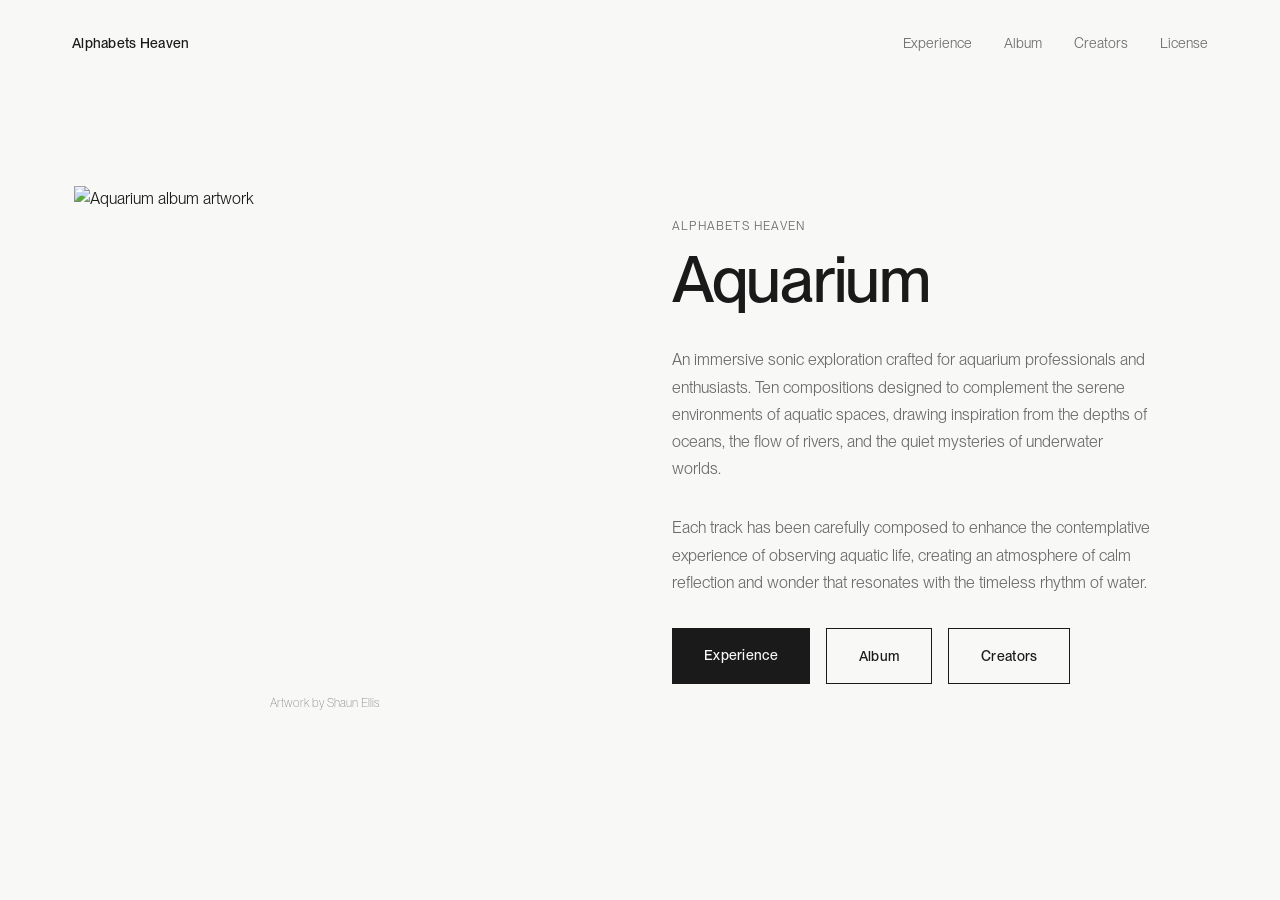
==== aquarium/index.html @ 122b3f62 "refactor: move to /aquarium" ====
<!doctype html>
<html lang="en">
    <head>
        <meta charset="UTF-8" />
        <meta name="viewport" content="width=device-width, initial-scale=1.0" />
        <title>Alphabets Heaven — Aquarium</title>
        <link rel="stylesheet" href="css/styles.css" />
    </head>
    <body>
        <nav class="nav">
            <div class="container nav__inner">
                <a href="./" class="nav__logo">Alphabets Heaven</a>
                <div class="nav__links">
                    <a href="experience/" class="nav__link">Experience</a>
                    <a href="listen/" class="nav__link">Album</a>
                    <a href="creators/" class="nav__link">Creators</a>
                    <a href="license/" class="nav__link">License</a>
                </div>
            </div>
        </nav>

        <main class="hero">
            <div class="hero__content">
                <figure class="hero__figure">
                    <img
                        src="assets/images/albumart/aquariumhires.jpg"
                        alt="Aquarium album artwork"
                        class="hero__artwork"
                        data-lightbox="assets/images/albumart/aquariumhires.jpg"
                    />
                    <figcaption class="artwork-credit">
                        Artwork by Shaun Ellis
                    </figcaption>
                </figure>
                <div class="hero__info">
                    <p class="hero__artist text-uppercase">Alphabets Heaven</p>
                    <h1 class="hero__title">Aquarium</h1>
                    <p class="hero__description">
                        An immersive sonic exploration crafted for aquarium
                        professionals and enthusiasts. Ten compositions designed
                        to complement the serene environments of aquatic spaces,
                        drawing inspiration from the depths of oceans, the flow
                        of rivers, and the quiet mysteries of underwater worlds.
                    </p>
                    <p class="hero__description">
                        Each track has been carefully composed to enhance the
                        contemplative experience of observing aquatic life,
                        creating an atmosphere of calm reflection and wonder
                        that resonates with the timeless rhythm of water.
                    </p>
                    <div class="hero__buttons">
                        <a href="experience/" class="hero__cta"
                            >Experience</a
                        >
                        <a
                            href="listen/"
                            class="hero__cta hero__cta--secondary"
                            >Album</a
                        >
                        <a
                            href="creators/"
                            class="hero__cta hero__cta--secondary"
                            >Creators</a
                        >
                    </div>
                </div>
            </div>
        </main>
        <script src="js/lightbox.js"></script>
    </body>
</html>
---- aquarium/css/styles.css ----
/* PP Neue Montreal Font Faces */
@font-face {
    font-family: "PP Neue Montreal";
    src: url("../assets/fonts/PPNeueMontrealOTF/PPNeueMontreal-Thin.otf")
        format("opentype");
    font-weight: 100;
    font-style: normal;
}

@font-face {
    font-family: "PP Neue Montreal";
    src: url("../assets/fonts/PPNeueMontrealOTF/PPNeueMontreal-Book.otf")
        format("opentype");
    font-weight: 400;
    font-style: normal;
}

@font-face {
    font-family: "PP Neue Montreal";
    src: url("../assets/fonts/PPNeueMontrealOTF/PPNeueMontreal-Medium.otf")
        format("opentype");
    font-weight: 500;
    font-style: normal;
}

@font-face {
    font-family: "PP Neue Montreal";
    src: url("../assets/fonts/PPNeueMontrealOTF/PPNeueMontreal-Bold.otf")
        format("opentype");
    font-weight: 700;
    font-style: normal;
}

@font-face {
    font-family: "PP Neue Montreal";
    src: url("../assets/fonts/PPNeueMontrealOTF/PPNeueMontreal-Italic.otf")
        format("opentype");
    font-weight: 400;
    font-style: italic;
}

/* CSS Custom Properties */
:root {
    --color-bg: #f8f8f6;
    --color-text: #1a1a1a;
    --color-text-secondary: #6b6b6b;
    --color-accent: #2d5a6b;
    --color-accent-light: #4a8a9e;
    --color-border: #e0e0de;

    --font-family:
        "PP Neue Montreal", -apple-system, BlinkMacSystemFont, sans-serif;

    --space-xs: 0.5rem;
    --space-sm: 1rem;
    --space-md: 2rem;
    --space-lg: 4rem;
    --space-xl: 8rem;

    --max-width: 1200px;
    --max-width-narrow: 800px;
}

/* Dark Mode */
@media (prefers-color-scheme: dark) {
    :root {
        --color-bg: #0d0d0d;
        --color-text: #e8e8e6;
        --color-text-secondary: #8a8a8a;
        --color-accent: #5a9bb0;
        --color-accent-light: #7bbcd0;
        --color-border: #2a2a2a;
    }
}

/* Reset */
*,
*::before,
*::after {
    box-sizing: border-box;
    margin: 0;
    padding: 0;
}

/* Base Styles */
html {
    font-size: 16px;
    -webkit-font-smoothing: antialiased;
    -moz-osx-font-smoothing: grayscale;
}

@media (max-width: 900px) {
    html {
        font-size: 12px;
    }
}

body {
    font-family: var(--font-family);
    font-weight: 400;
    line-height: 1.6;
    color: var(--color-text);
    background-color: var(--color-bg);
    min-height: 100vh;
}

/* Typography */
h1 {
    font-size: clamp(2.5rem, 5vw, 4rem);
    font-weight: 500;
    line-height: 1.1;
    letter-spacing: -0.02em;
}

h2 {
    font-size: clamp(1.5rem, 3vw, 2rem);
    font-weight: 500;
    line-height: 1.2;
    letter-spacing: -0.01em;
}

h3 {
    font-size: 1.125rem;
    font-weight: 500;
    line-height: 1.3;
}

p {
    font-size: 1rem;
    line-height: 1.7;
    color: var(--color-text-secondary);
}

.text-thin {
    font-weight: 100;
}

.text-small {
    font-size: 0.875rem;
}

.text-uppercase {
    text-transform: uppercase;
    letter-spacing: 0.1em;
    font-size: 0.75rem;
}

/* Layout */
.container {
    max-width: var(--max-width);
    margin: 0 auto;
    padding: 0 var(--space-md);
}

.container--narrow {
    max-width: var(--max-width-narrow);
}

/* Navigation */
.nav {
    padding: var(--space-md) 0;
    position: fixed;
    top: 0;
    left: 0;
    right: 0;
    background: var(--color-bg);
    z-index: 100;
}

.nav__inner {
    display: flex;
    justify-content: space-between;
    align-items: center;
}

.nav__logo {
    font-weight: 500;
    font-size: 0.875rem;
    text-decoration: none;
    color: var(--color-text);
    letter-spacing: 0.02em;
}

.nav__links {
    display: flex;
    gap: var(--space-md);
}

.nav__link {
    font-weight: 400;
    font-size: 0.875rem;
    text-decoration: none;
    color: var(--color-text-secondary);
    transition: color 0.2s ease;
}

.nav__link:hover {
    color: var(--color-text);
}

.nav__link--active {
    color: var(--color-text);
}

/* Hero Section - Landing Page */
.hero {
    min-height: 100vh;
    display: flex;
    align-items: center;
    justify-content: center;
    padding: var(--space-xl) var(--space-md);
}

.hero__content {
    display: grid;
    grid-template-columns: 1fr 1fr;
    gap: var(--space-lg);
    align-items: center;
    max-width: var(--max-width);
    width: 100%;
}

.hero__figure {
    display: flex;
    flex-direction: column;
    align-items: center;
}

.hero__artwork {
    width: 100%;
    max-width: 500px;
    aspect-ratio: 1;
    object-fit: cover;
}

.artwork-credit {
    font-size: 0.75rem;
    color: var(--color-text-secondary);
    margin-top: var(--space-xs);
    font-weight: 100;
}

.hero__info {
    max-width: 480px;
}

.hero__artist {
    margin-bottom: var(--space-xs);
    color: var(--color-text-secondary);
}

.hero__title {
    margin-bottom: var(--space-md);
}

.hero__description {
    margin-bottom: var(--space-md);
}

.hero__cta {
    display: inline-block;
    padding: var(--space-sm) var(--space-md);
    background: var(--color-text);
    color: var(--color-bg);
    text-decoration: none;
    font-size: 0.875rem;
    font-weight: 500;
    letter-spacing: 0.02em;
    transition: opacity 0.2s ease;
}

.hero__cta:hover {
    opacity: 0.8;
}

.hero__buttons {
    display: flex;
    gap: var(--space-sm);
    flex-wrap: wrap;
}

.hero__cta--secondary {
    background: transparent;
    color: var(--color-text);
    border: 1px solid var(--color-text);
}

.hero__cta--secondary:hover {
    background: var(--color-text);
    color: var(--color-bg);
    opacity: 1;
}

/* Listen Page */
.listen {
    min-height: 100vh;
    padding: calc(var(--space-xl) + 60px) var(--space-md) var(--space-lg);
}

.listen__content {
    display: grid;
    grid-template-columns: 300px 1fr;
    gap: var(--space-lg);
    max-width: var(--max-width);
    margin: 0 auto;
}

.listen__sidebar {
    position: sticky;
    top: calc(60px + var(--space-md));
    height: fit-content;
}

.listen__figure {
    margin-bottom: var(--space-md);
}

.listen__figure .artwork-credit {
    margin-top: 0.25rem;
}

.listen__artwork {
    width: 100%;
    aspect-ratio: 1;
    object-fit: cover;
}

.listen__album-info {
    margin-bottom: var(--space-md);
}

.listen__artist {
    font-size: 0.875rem;
    color: var(--color-text-secondary);
    margin-bottom: var(--space-xs);
}

.listen__title {
    font-size: 1.25rem;
    font-weight: 500;
}

.listen__download {
    display: inline-block;
    padding: var(--space-sm) var(--space-md);
    border: 1px solid var(--color-text);
    color: var(--color-text);
    text-decoration: none;
    font-size: 0.875rem;
    font-weight: 500;
    letter-spacing: 0.02em;
    transition: all 0.2s ease;
    text-align: center;
    width: 100%;
}

.listen__download:hover {
    background: var(--color-text);
    color: var(--color-bg);
}

/* Audio Player */
.player {
    background: transparent;
}

.player__track-list {
    list-style: none;
    margin-bottom: var(--space-md);
}

.player__track {
    display: flex;
    align-items: center;
    padding: var(--space-sm) 0;
    border-bottom: 1px solid var(--color-border);
    cursor: pointer;
    transition: background 0.2s ease;
}

.player__track:hover {
    background: rgba(0, 0, 0, 0.02);
}

.player__track.is-active {
    background: rgba(0, 0, 0, 0.03);
}

.player__track-number {
    width: 40px;
    font-size: 0.875rem;
    color: var(--color-text-secondary);
    font-weight: 100;
}

.player__track-title {
    flex: 1;
    font-size: 1rem;
    font-weight: 400;
}

.player__track-duration {
    font-size: 0.875rem;
    color: var(--color-text-secondary);
    font-weight: 100;
}

.player__track.is-active .player__track-number {
    color: var(--color-accent);
}

.player__track.is-active .player__track-title {
    font-weight: 500;
}

/* Player Controls */
.player__controls {
    position: fixed;
    bottom: 0;
    left: 0;
    right: 0;
    background: var(--color-bg);
    border-top: 1px solid var(--color-border);
    padding: var(--space-sm) var(--space-md);
}

.player__controls-inner {
    max-width: var(--max-width);
    margin: 0 auto;
    display: grid;
    grid-template-columns: 200px 1fr 100px;
    gap: var(--space-md);
    align-items: center;
}

.player__now-playing {
    display: flex;
    flex-direction: column;
}

.player__current-track {
    font-size: 0.875rem;
    font-weight: 500;
    white-space: nowrap;
    overflow: hidden;
    text-overflow: ellipsis;
}

.player__current-artist {
    font-size: 0.75rem;
    color: var(--color-text-secondary);
}

.player__main-controls {
    display: flex;
    flex-direction: column;
    align-items: center;
    gap: var(--space-xs);
}

.player__buttons {
    display: flex;
    align-items: center;
    gap: var(--space-md);
}

.player__btn {
    background: none;
    border: none;
    cursor: pointer;
    padding: var(--space-xs);
    color: var(--color-text);
    transition: opacity 0.2s ease;
}

.player__btn:hover {
    opacity: 0.7;
}

.player__btn--play {
    width: 48px;
    height: 48px;
    border: 2px solid var(--color-text);
    border-radius: 50%;
    display: flex;
    align-items: center;
    justify-content: center;
}

.player__btn svg {
    width: 20px;
    height: 20px;
}

.player__btn--play svg {
    width: 18px;
    height: 18px;
    margin-left: 2px;
}

.player__progress-container {
    display: flex;
    align-items: center;
    gap: var(--space-sm);
    width: 100%;
    max-width: 500px;
}

.player__time {
    font-size: 0.75rem;
    color: var(--color-text-secondary);
    font-weight: 100;
    min-width: 40px;
}

.player__time--current {
    text-align: right;
}

.player__progress {
    flex: 1;
    height: 4px;
    padding: 20px 0;
    box-sizing: content-box;
    background-color: var(--color-border);
    background-clip: content-box;
    cursor: pointer;
    position: relative;
}

.player__progress-bar {
    height: 100%;
    background: var(--color-text);
    width: 0%;
    position: relative;
}

.player__progress-bar::after {
    content: "";
    position: absolute;
    right: -4px;
    top: 50%;
    transform: translateY(-50%);
    width: 8px;
    height: 8px;
    background: var(--color-text);
    border-radius: 50%;
    opacity: 0;
    transition: opacity 0.2s ease;
}

.player__progress:hover .player__progress-bar::after {
    opacity: 1;
}

.player__volume {
    display: flex;
    align-items: center;
    gap: var(--space-xs);
}

.player__volume-slider {
    width: 80px;
    height: 4px;
    background: var(--color-border);
    cursor: pointer;
    position: relative;
}

.player__volume-bar {
    height: 100%;
    background: var(--color-text);
    width: 100%;
}

/* Responsive */
@media (max-width: 900px) {
    .hero__content {
        grid-template-columns: 1fr;
        text-align: center;
        justify-items: center;
    }

    .hero__artwork {
        max-width: 400px;
    }

    .hero__info {
        max-width: 100%;
    }

    .listen__content {
        grid-template-columns: 1fr;
    }

    .listen__sidebar {
        position: static;
        display: grid;
        grid-template-columns: 200px 1fr;
        gap: var(--space-md);
        align-items: start;
    }

    .listen__figure {
        margin-bottom: 0;
    }

    .player__controls-inner {
        grid-template-columns: 1fr;
        gap: var(--space-sm);
    }

    .player__now-playing {
        display: none;
    }

    .player__volume {
        display: none;
    }
}

@media (max-width: 600px) {
    :root {
        --space-md: 1.5rem;
        --space-lg: 2.5rem;
        --space-xl: 4rem;
    }

    .hero {
        padding-top: calc(var(--space-xl) + 60px);
    }

    .hero__artwork {
        max-width: 280px;
    }

    .listen__sidebar {
        grid-template-columns: 1fr;
        max-width: 300px;
        margin: 0 auto;
    }

    .player__track-number {
        width: 30px;
    }
}

/* Lightbox */
.lightbox {
    position: fixed;
    inset: 0;
    z-index: 1000;
    display: flex;
    align-items: center;
    justify-content: center;
    opacity: 0;
    visibility: hidden;
    transition:
        opacity 0.3s ease,
        visibility 0.3s ease;
}

.lightbox.is-open {
    opacity: 1;
    visibility: visible;
}

.lightbox__backdrop {
    position: absolute;
    inset: 0;
    background: rgba(0, 0, 0, 0.9);
}

.lightbox__content {
    position: relative;
    max-width: 90vw;
    max-height: 90vh;
    transform: scale(0.95);
    transition: transform 0.3s ease;
}

.lightbox.is-open .lightbox__content {
    transform: scale(1);
}

.lightbox__image {
    max-width: 100%;
    max-height: 85vh;
    display: block;
}

.lightbox__caption {
    color: rgba(255, 255, 255, 0.6);
    font-size: 0.875rem;
    text-align: center;
    padding-top: var(--space-sm);
}

.lightbox__close {
    position: absolute;
    top: var(--space-md);
    right: var(--space-md);
    width: 48px;
    height: 48px;
    background: transparent;
    border: none;
    color: white;
    cursor: pointer;
    opacity: 0.7;
    transition: opacity 0.2s ease;
    z-index: 1;
}

.lightbox__close:hover {
    opacity: 1;
}

.lightbox__close svg {
    width: 24px;
    height: 24px;
}

/* Clickable artwork */
[data-lightbox] {
    cursor: pointer;
    transition: opacity 0.2s ease;
}

[data-lightbox]:hover {
    opacity: 0.9;
}

/* Utility Classes */
.visually-hidden {
    position: absolute;
    width: 1px;
    height: 1px;
    padding: 0;
    margin: -1px;
    overflow: hidden;
    clip: rect(0, 0, 0, 0);
    white-space: nowrap;
    border: 0;
}

/* Dark Mode - Component Overrides */
@media (prefers-color-scheme: dark) {
    .player__track:hover {
        background: rgba(255, 255, 255, 0.03);
    }

    .player__track.is-active {
        background: rgba(255, 255, 255, 0.05);
    }
}
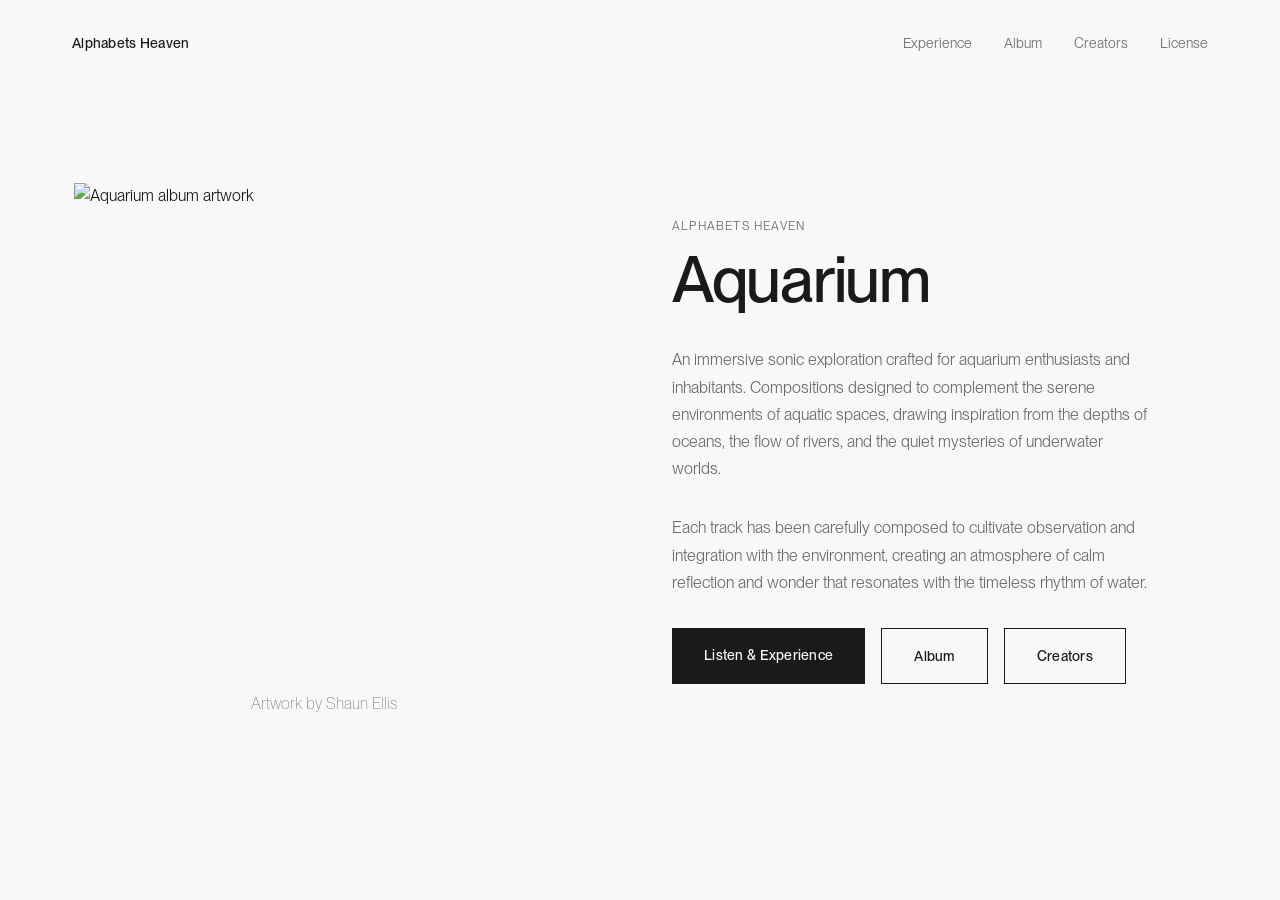
==== commit 30e89ef5: "feat: favicon" ====
--- a/aquarium/index.html
+++ b/aquarium/index.html
@@ -5,6 +5,8 @@
         <meta name="viewport" content="width=device-width, initial-scale=1.0" />
         <title>Alphabets Heaven — Aquarium</title>
         <link rel="stylesheet" href="css/styles.css" />
+        <link rel="icon" type="image/png" sizes="32x32" href="favicon-32.png">
+        <link rel="apple-touch-icon" sizes="180x180" href="apple-touch-icon.png">
     </head>
     <body>
         <nav class="nav">
@@ -37,24 +39,22 @@
                     <h1 class="hero__title">Aquarium</h1>
                     <p class="hero__description">
                         An immersive sonic exploration crafted for aquarium
-                        professionals and enthusiasts. Ten compositions designed
-                        to complement the serene environments of aquatic spaces,
+                        enthusiasts and inhabitants. Compositions designed to
+                        complement the serene environments of aquatic spaces,
                         drawing inspiration from the depths of oceans, the flow
                         of rivers, and the quiet mysteries of underwater worlds.
                     </p>
                     <p class="hero__description">
-                        Each track has been carefully composed to enhance the
-                        contemplative experience of observing aquatic life,
+                        Each track has been carefully composed to cultivate
+                        observation and integration with the environment,
                         creating an atmosphere of calm reflection and wonder
                         that resonates with the timeless rhythm of water.
                     </p>
                     <div class="hero__buttons">
                         <a href="experience/" class="hero__cta"
-                            >Experience</a
+                            >Listen & Experience</a
                         >
-                        <a
-                            href="listen/"
-                            class="hero__cta hero__cta--secondary"
+                        <a href="listen/" class="hero__cta hero__cta--secondary"
                             >Album</a
                         >
                         <a
--- a/aquarium/css/styles.css
+++ b/aquarium/css/styles.css
@@ -234,7 +234,7 @@
 }
 
 .artwork-credit {
-    font-size: 0.75rem;
+    font-size: 1rem;
     color: var(--color-text-secondary);
     margin-top: var(--space-xs);
     font-weight: 100;
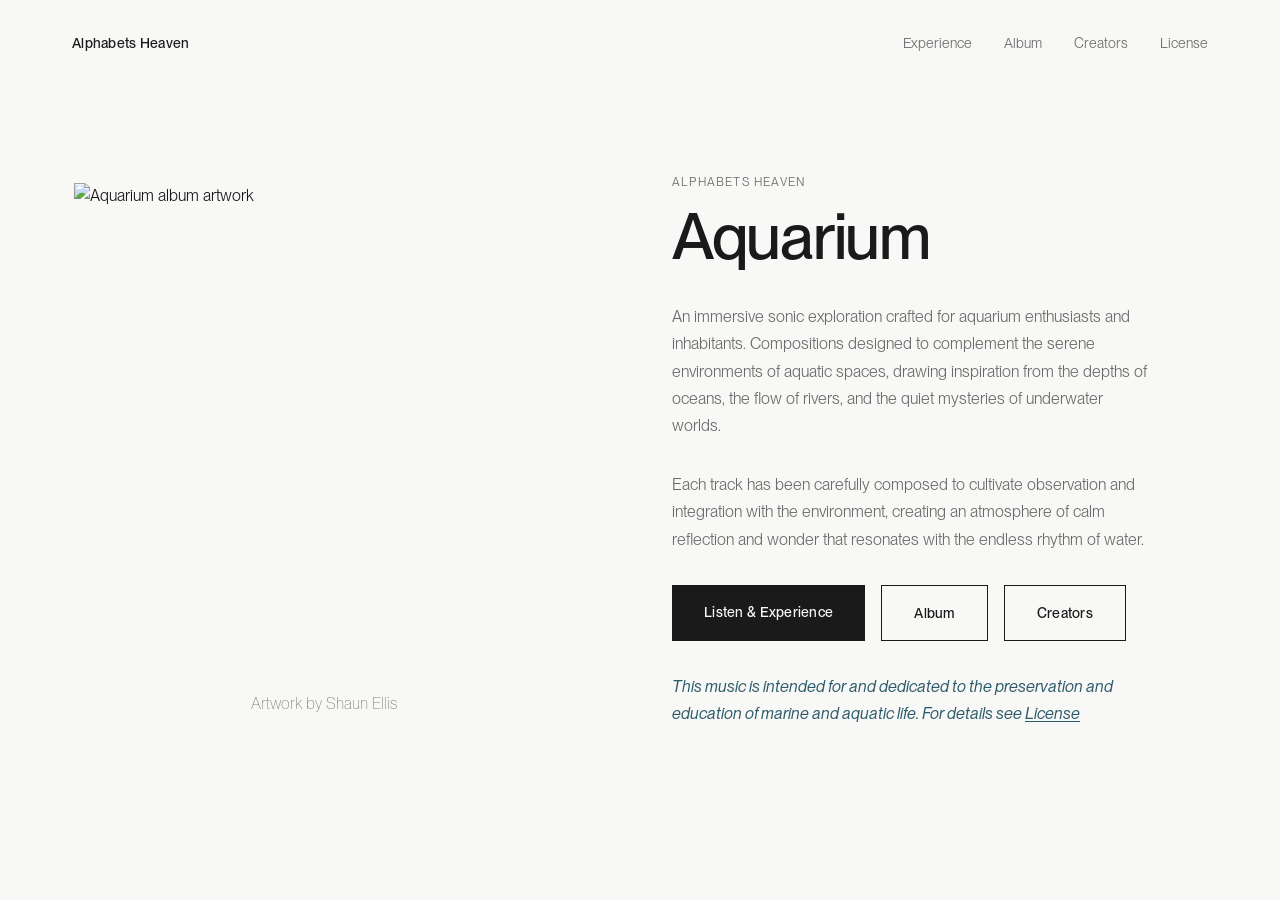
==== commit c230c43f: "feat: small fixes" ====
--- a/aquarium/index.html
+++ b/aquarium/index.html
@@ -5,8 +5,12 @@
         <meta name="viewport" content="width=device-width, initial-scale=1.0" />
         <title>Alphabets Heaven — Aquarium</title>
         <link rel="stylesheet" href="css/styles.css" />
-        <link rel="icon" type="image/png" sizes="32x32" href="favicon-32.png">
-        <link rel="apple-touch-icon" sizes="180x180" href="apple-touch-icon.png">
+        <link rel="icon" type="image/png" sizes="32x32" href="favicon-32.png" />
+        <link
+            rel="apple-touch-icon"
+            sizes="180x180"
+            href="apple-touch-icon.png"
+        />
     </head>
     <body>
         <nav class="nav">
@@ -48,7 +52,7 @@
                         Each track has been carefully composed to cultivate
                         observation and integration with the environment,
                         creating an atmosphere of calm reflection and wonder
-                        that resonates with the timeless rhythm of water.
+                        that resonates with the endless rhythm of water.
                     </p>
                     <div class="hero__buttons">
                         <a href="experience/" class="hero__cta"
@@ -63,6 +67,12 @@
                             >Creators</a
                         >
                     </div>
+                    <p class="license__description">
+                        This music is intended for and dedicated to the
+                        preservation and education of marine and aquatic life.
+                        For details see
+                        <a href="license/" class="license_cta">License</a>
+                    </p>
                 </div>
             </div>
         </main>
--- a/aquarium/css/styles.css
+++ b/aquarium/css/styles.css
@@ -220,6 +220,18 @@
     width: 100%;
 }
 
+.license__description {
+    margin-top: 2rem;
+    font-style: italic;
+    color: var(--color-accent);
+}
+
+.license_cta {
+    color: var(--color-accent);
+    text-decoration: underline;
+    text-underline-offset: 2px;
+}
+
 .hero__figure {
     display: flex;
     flex-direction: column;
@@ -294,7 +306,11 @@
 /* Listen Page */
 .listen {
     min-height: 100vh;
-    padding: calc(var(--space-xl) + 60px) var(--space-md) var(--space-lg);
+    padding: calc(var(--space-xl)) var(--space-md) calc(var(--space-lg) + 100px);
+}
+
+.composition {
+    margin-top: --space-md;
 }
 
 .listen__content {
@@ -352,6 +368,10 @@
     transition: all 0.2s ease;
     text-align: center;
     width: 100%;
+}
+
+.listen__download + .listen__download {
+    margin-top: var(--space-sm);
 }
 
 .listen__download:hover {
